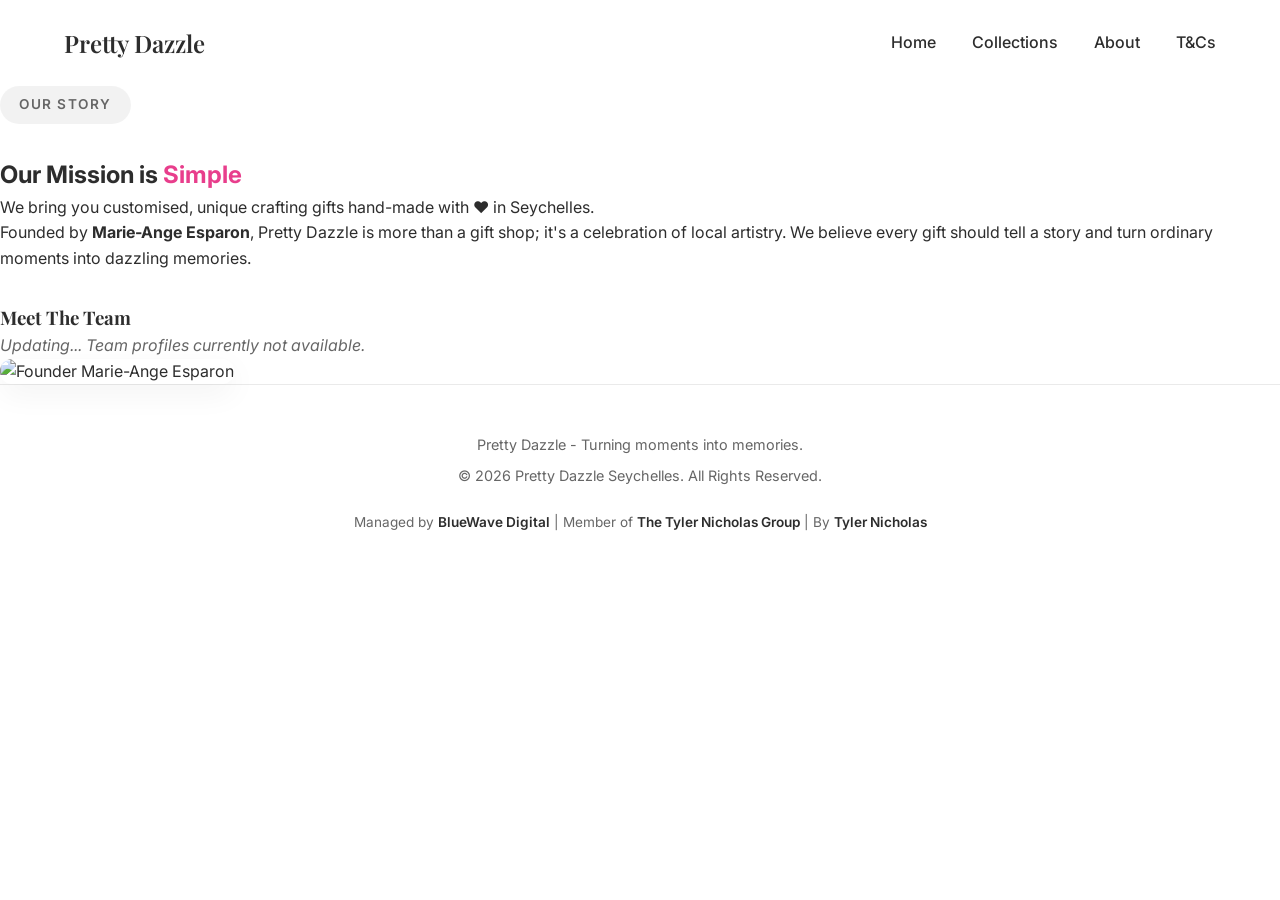
==== about/index.html @ 32bbd888 "Create index.html" ====
<!DOCTYPE html>
<html lang="en">
<head>
    <meta charset="UTF-8">
    <meta name="viewport" content="width=device-width, initial-scale=1.0">
    <title>About Us | Pretty Dazzle</title>
    <link rel="preconnect" href="https://fonts.googleapis.com">
    <link rel="preconnect" href="https://fonts.gstatic.com" crossorigin>
    <link href="https://fonts.googleapis.com/css2?family=Dancing+Script:wght@700&family=Inter:wght@400;500;600&family=Playfair+Display:ital,wght@0,600;1,600&display=swap" rel="stylesheet">
    <link rel="stylesheet" href="../style.css">
</head>
<body>

    <nav class="navbar">
        <a href="../" class="logo" style="text-decoration: none;">Pretty Dazzle</a>
        <div class="nav-links">
            <a href="../">Home</a>
            <a href="../collections/">Collections</a>
            <a href="#" class="active">About</a>
            <a href="../terms/">T&Cs</a>
        </div>
    </nav>

    <section class="page-container">
        <div class="about-grid">
            <div class="about-text">
                <span class="badge">OUR STORY</span>
                <h1>Our Mission is <span class="cursive" style="color: var(--pink-primary);">Simple</span></h1>
                <p class="lead-text">We bring you customised, unique crafting gifts hand-made with ❤️ in Seychelles.</p>
                <p>Founded by <strong>Marie-Ange Esparon</strong>, Pretty Dazzle is more than a gift shop; it's a celebration of local artistry. We believe every gift should tell a story and turn ordinary moments into dazzling memories.</p>
                
                <h3 style="margin-top: 2rem; font-family: var(--font-heading);">Meet The Team</h3>
                <p style="color: var(--text-gray); font-style: italic;">Updating... Team profiles currently not available.</p>
            </div>
            <div class="about-image">
                <img src="https://placehold.co/600x600/fdf2f7/e83e8c?text=Marie-Ange+Image" alt="Founder Marie-Ange Esparon" style="width: 100%; border-radius: 12px; box-shadow: 0 10px 30px rgba(0,0,0,0.05);">
            </div>
        </div>
    </section>

    <footer>
        <div class="footer-content">
            <p>Pretty Dazzle - Turning moments into memories.</p>
            <p>&copy; 2026 Pretty Dazzle Seychelles. All Rights Reserved.</p>
            <div class="group-links">
                Managed by <a href="#" target="_blank">BlueWave Digital</a> | 
                Member of <a href="#" target="_blank">The Tyler Nicholas Group</a> | 
                By <a href="#" target="_blank">Tyler Nicholas</a>
            </div>
        </div>
    </footer>

</body>
</html>
---- style.css ----
/* --- Variables & Setup --- */
:root {
    --pink-primary: #e83e8c; /* Matches the vibrant pink in your screenshot */
    --pink-light: #fdf2f7;
    --text-dark: #2d2d2d;
    --text-gray: #666666;
    --bg-white: #ffffff;
    
    --font-heading: 'Playfair Display', serif;
    --font-cursive: 'Dancing Script', cursive;
    --font-ui: 'Inter', sans-serif;
}

* {
    margin: 0;
    padding: 0;
    box-sizing: border-box;
}

body {
    font-family: var(--font-ui);
    color: var(--text-dark);
    background-color: var(--bg-white);
    line-height: 1.6;
}

/* --- Loading Screen --- */
#loader {
    position: fixed;
    top: 0;
    left: 0;
    width: 100vw;
    height: 100vh;
    background-color: var(--bg-white);
    display: flex;
    justify-content: center;
    align-items: center;
    z-index: 9999;
    transition: opacity 0.5s ease, visibility 0.5s ease;
}

#loader.fade-out {
    opacity: 0;
    visibility: hidden;
}

.heart-pulse {
    font-size: 4rem;
    animation: pulse 1s infinite alternate;
}

@keyframes pulse {
    0% { transform: scale(1); }
    100% { transform: scale(1.2); }
}

/* --- Navigation --- */
.navbar {
    display: flex;
    justify-content: space-between;
    align-items: center;
    padding: 1.5rem 5%;
    background-color: var(--bg-white);
}

.logo {
    font-family: var(--font-heading);
    font-size: 1.5rem;
    font-weight: 600;
    color: var(--text-dark);
}

.nav-links a {
    text-decoration: none;
    color: var(--text-dark);
    margin-left: 2rem;
    font-weight: 500;
    transition: color 0.3s ease;
}

.nav-links a:hover {
    color: var(--pink-primary);
}

/* --- Hero Section (Screenshot Match) --- */
.hero {
    display: flex;
    justify-content: center;
    align-items: center;
    text-align: center;
    padding: 6rem 5%;
    background-color: var(--pink-light); /* Soft background to make white buttons pop */
    min-height: 80vh;
}

.hero-content {
    max-width: 800px;
}

.badge {
    display: inline-block;
    background-color: rgba(0, 0, 0, 0.05);
    color: var(--text-gray);
    font-size: 0.85rem;
    font-weight: 600;
    letter-spacing: 1.5px;
    padding: 0.5rem 1.2rem;
    border-radius: 50px;
    margin-bottom: 2rem;
}

.hero h1 {
    font-family: var(--font-heading);
    font-size: 4.5rem;
    line-height: 1.1;
    margin-bottom: 1.5rem;
    color: var(--text-dark);
}

.hero h1 .cursive {
    font-family: var(--font-cursive);
    color: var(--pink-primary);
    font-size: 5.5rem;
    font-weight: 700;
    padding: 0 0.5rem;
}

.subtitle {
    font-size: 1.25rem;
    color: var(--text-gray);
    margin-bottom: 3rem;
}

/* --- Buttons --- */
.button-group {
    display: flex;
    justify-content: center;
    gap: 1.5rem;
}

.btn {
    display: inline-block;
    padding: 1rem 2.5rem;
    font-size: 1rem;
    font-weight: 600;
    text-decoration: none;
    border-radius: 50px;
    transition: transform 0.2s ease, box-shadow 0.2s ease;
}

.btn:hover {
    transform: translateY(-2px);
    box-shadow: 0 4px 12px rgba(0,0,0,0.1);
}

.btn-primary {
    background-color: var(--pink-primary);
    color: var(--bg-white);
    border: 2px solid var(--pink-primary);
}

.btn-secondary {
    background-color: var(--bg-white);
    color: var(--text-dark);
    border: 2px solid var(--bg-white);
}

.btn-small {
    padding: 0.5rem 1.5rem;
    font-size: 0.9rem;
}

/* --- Cookie Banner --- */
.cookie-banner {
    position: fixed;
    bottom: 20px;
    left: 50%;
    transform: translateX(-50%);
    background-color: var(--bg-white);
    border: 1px solid #eaeaea;
    box-shadow: 0 10px 30px rgba(0,0,0,0.1);
    padding: 1rem 2rem;
    border-radius: 12px;
    display: flex;
    align-items: center;
    gap: 2rem;
    z-index: 1000;
    transition: opacity 0.4s ease, transform 0.4s ease;
}

.cookie-banner.hidden {
    opacity: 0;
    pointer-events: none;
    transform: translate(-50%, 20px);
}

.cookie-banner p {
    font-size: 0.9rem;
    margin: 0;
}

.cookie-banner a {
    color: var(--pink-primary);
    text-decoration: underline;
}

/* --- Footer --- */
footer {
    text-align: center;
    padding: 3rem 5%;
    background-color: var(--bg-white);
    border-top: 1px solid #eaeaea;
}

footer p {
    color: var(--text-gray);
    font-size: 0.9rem;
    margin-bottom: 0.5rem;
}

.group-links {
    margin-top: 1.5rem;
    font-size: 0.85rem;
    color: var(--text-gray);
}

.group-links a {
    color: var(--text-dark);
    text-decoration: none;
    font-weight: 600;
}

.group-links a:hover {
    color: var(--pink-primary);
}

/* --- Responsive Design --- */
@media (max-width: 768px) {
    .hero h1 { font-size: 3rem; }
    .hero h1 .cursive { font-size: 3.5rem; }
    .button-group { flex-direction: column; }
    .nav-links { display: none; /* Add a hamburger menu later! */ }
    .cookie-banner { flex-direction: column; width: 90%; gap: 1rem; text-align: center; }
}
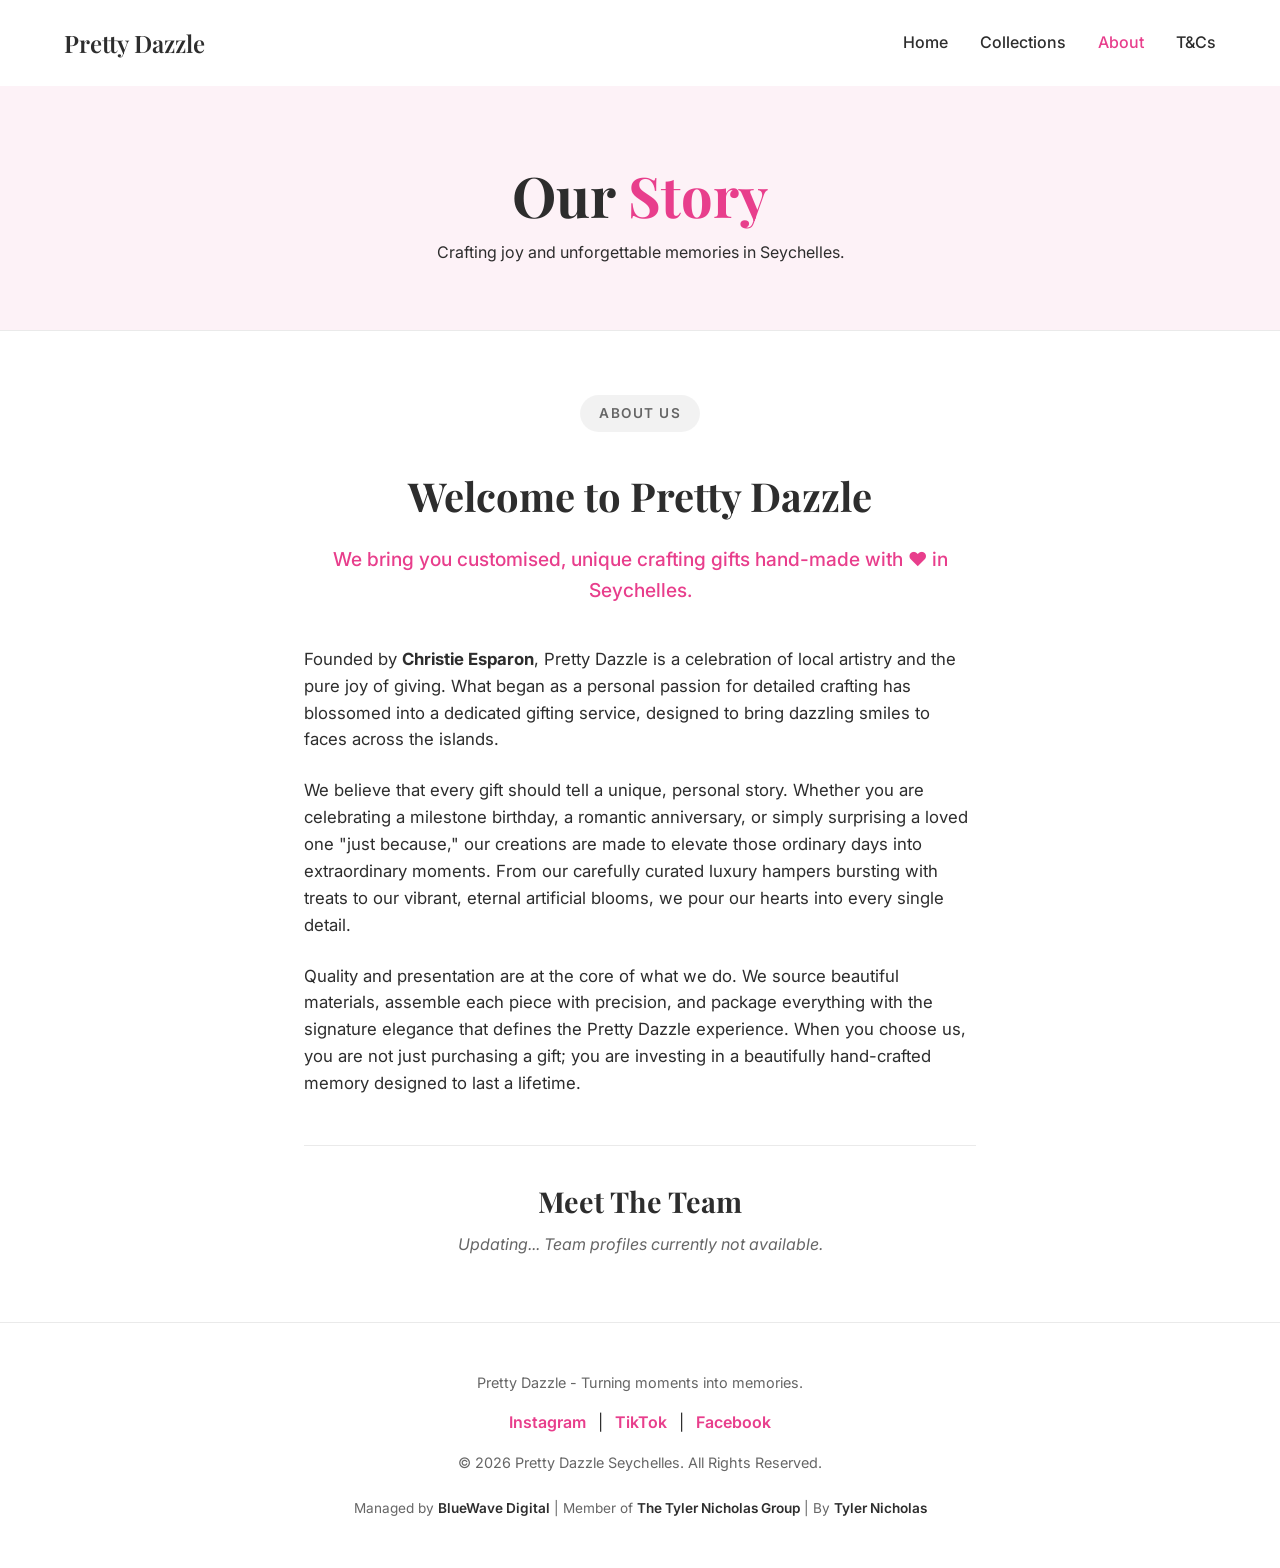
==== commit caf6eca1: "Update index.html" ====
--- a/about/index.html
+++ b/about/index.html
@@ -12,7 +12,12 @@
 <body>
 
     <nav class="navbar">
-        <a href="../" class="logo" style="text-decoration: none;">Pretty Dazzle</a>
+        <a href="../" class="logo">Pretty Dazzle</a>
+        <div class="hamburger" id="hamburger">
+            <span></span>
+            <span></span>
+            <span></span>
+        </div>
         <div class="nav-links">
             <a href="../">Home</a>
             <a href="../collections/">Collections</a>
@@ -21,34 +26,58 @@
         </div>
     </nav>
 
-    <section class="page-container">
-        <div class="about-grid">
-            <div class="about-text">
-                <span class="badge">OUR STORY</span>
-                <h1>Our Mission is <span class="cursive" style="color: var(--pink-primary);">Simple</span></h1>
-                <p class="lead-text">We bring you customised, unique crafting gifts hand-made with ❤️ in Seychelles.</p>
-                <p>Founded by <strong>Marie-Ange Esparon</strong>, Pretty Dazzle is more than a gift shop; it's a celebration of local artistry. We believe every gift should tell a story and turn ordinary moments into dazzling memories.</p>
-                
-                <h3 style="margin-top: 2rem; font-family: var(--font-heading);">Meet The Team</h3>
-                <p style="color: var(--text-gray); font-style: italic;">Updating... Team profiles currently not available.</p>
-            </div>
-            <div class="about-image">
-                <img src="https://placehold.co/600x600/fdf2f7/e83e8c?text=Marie-Ange+Image" alt="Founder Marie-Ange Esparon" style="width: 100%; border-radius: 12px; box-shadow: 0 10px 30px rgba(0,0,0,0.05);">
-            </div>
+    <header class="page-header" style="background-color: var(--pink-light);">
+        <h1>Our <span class="cursive" style="color: var(--pink-primary);">Story</span></h1>
+        <p>Crafting joy and unforgettable memories in Seychelles.</p>
+    </header>
+
+    <section class="page-container" style="max-width: 800px; text-align: center;">
+        <span class="badge">ABOUT US</span>
+        <h2 style="font-family: var(--font-heading); font-size: 2.5rem; margin-bottom: 1rem; color: var(--text-dark);">Welcome to Pretty Dazzle</h2>
+        <p class="lead-text" style="margin-bottom: 2.5rem;">We bring you customised, unique crafting gifts hand-made with ❤️ in Seychelles.</p>
+        
+        <div style="text-align: left; font-size: 1.05rem; color: var(--text-dark);">
+            <p style="margin-bottom: 1.5rem;">Founded by <strong>Christie Esparon</strong>, Pretty Dazzle is a celebration of local artistry and the pure joy of giving. What began as a personal passion for detailed crafting has blossomed into a dedicated gifting service, designed to bring dazzling smiles to faces across the islands.</p>
+            
+            <p style="margin-bottom: 1.5rem;">We believe that every gift should tell a unique, personal story. Whether you are celebrating a milestone birthday, a romantic anniversary, or simply surprising a loved one "just because," our creations are made to elevate those ordinary days into extraordinary moments. From our carefully curated luxury hampers bursting with treats to our vibrant, eternal artificial blooms, we pour our hearts into every single detail.</p>
+            
+            <p style="margin-bottom: 2rem;">Quality and presentation are at the core of what we do. We source beautiful materials, assemble each piece with precision, and package everything with the signature elegance that defines the Pretty Dazzle experience. When you choose us, you are not just purchasing a gift; you are investing in a beautifully hand-crafted memory designed to last a lifetime.</p>
+        </div>
+        
+        <div style="border-top: 1px solid #eaeaea; padding-top: 2rem; margin-top: 3rem;">
+            <h3 style="font-family: var(--font-heading); font-size: 1.8rem; color: var(--text-dark);">Meet The Team</h3>
+            <p style="color: var(--text-gray); font-style: italic; margin-top: 0.5rem;">Updating... Team profiles currently not available.</p>
         </div>
     </section>
 
     <footer>
         <div class="footer-content">
             <p>Pretty Dazzle - Turning moments into memories.</p>
+            <div class="social-links" style="margin: 1rem 0;">
+                <a href="https://www.instagram.com/prettydazzled?utm_source=qr&igsh=MWRlY29wcWdhY3d3eQ==" target="_blank">Instagram</a> | 
+                <a href="https://www.tiktok.com/@pretty_dazzled?_r=1&_t=ZS-93tGPsqaVnR" target="_blank">TikTok</a> |
+                <a href="https://www.facebook.com/share/1DMy9XTiXC/" target="_blank">Facebook</a>
+            </div>
             <p>&copy; 2026 Pretty Dazzle Seychelles. All Rights Reserved.</p>
             <div class="group-links">
-                Managed by <a href="#" target="_blank">BlueWave Digital</a> | 
-                Member of <a href="#" target="_blank">The Tyler Nicholas Group</a> | 
-                By <a href="#" target="_blank">Tyler Nicholas</a>
+                Managed by <a href="https://bluewave-digital.tylernicholasgroup.com" target="_blank">BlueWave Digital</a> | 
+                Member of <a href="https://tylernicholasgroup.com" target="_blank">The Tyler Nicholas Group</a> | 
+                By <a href="https://tyler.tylernicholasgroup.com" target="_blank">Tyler Nicholas</a>
             </div>
         </div>
     </footer>
 
+    <script>
+        document.addEventListener("DOMContentLoaded", function() {
+            const hamburger = document.getElementById('hamburger');
+            const navLinks = document.querySelector('.nav-links');
+            if (hamburger) {
+                hamburger.addEventListener('click', () => {
+                    navLinks.classList.toggle('nav-active');
+                    hamburger.classList.toggle('toggle');
+                });
+            }
+        });
+    </script>
 </body>
 </html>
--- a/style.css
+++ b/style.css
@@ -1,6 +1,6 @@
 /* --- Variables & Setup --- */
 :root {
-    --pink-primary: #e83e8c; /* Matches the vibrant pink in your screenshot */
+    --pink-primary: #e83e8c;
     --pink-light: #fdf2f7;
     --text-dark: #2d2d2d;
     --text-gray: #666666;
@@ -22,6 +22,7 @@
     color: var(--text-dark);
     background-color: var(--bg-white);
     line-height: 1.6;
+    overflow-x: hidden;
 }
 
 /* --- Loading Screen --- */
@@ -54,13 +55,15 @@
     100% { transform: scale(1.2); }
 }
 
-/* --- Navigation --- */
+/* --- Navigation & Mobile Menu --- */
 .navbar {
     display: flex;
     justify-content: space-between;
     align-items: center;
     padding: 1.5rem 5%;
     background-color: var(--bg-white);
+    position: relative;
+    z-index: 1002;
 }
 
 .logo {
@@ -68,6 +71,11 @@
     font-size: 1.5rem;
     font-weight: 600;
     color: var(--text-dark);
+    text-decoration: none;
+}
+
+.nav-links {
+    display: flex;
 }
 
 .nav-links a {
@@ -78,18 +86,34 @@
     transition: color 0.3s ease;
 }
 
-.nav-links a:hover {
+.nav-links a:hover, .nav-links a.active {
     color: var(--pink-primary);
 }
 
-/* --- Hero Section (Screenshot Match) --- */
+.hamburger {
+    display: none;
+    flex-direction: column;
+    cursor: pointer;
+    gap: 6px;
+    z-index: 1003;
+}
+
+.hamburger span {
+    width: 30px;
+    height: 3px;
+    background-color: var(--text-dark);
+    border-radius: 5px;
+    transition: all 0.3s ease;
+}
+
+/* --- Hero Section --- */
 .hero {
     display: flex;
     justify-content: center;
     align-items: center;
     text-align: center;
     padding: 6rem 5%;
-    background-color: var(--pink-light); /* Soft background to make white buttons pop */
+    background-color: var(--pink-light);
     min-height: 80vh;
 }
 
@@ -165,11 +189,6 @@
     border: 2px solid var(--bg-white);
 }
 
-.btn-small {
-    padding: 0.5rem 1.5rem;
-    font-size: 0.9rem;
-}
-
 /* --- Cookie Banner --- */
 .cookie-banner {
     position: fixed;
@@ -194,14 +213,111 @@
     transform: translate(-50%, 20px);
 }
 
-.cookie-banner p {
+.cookie-banner p { font-size: 0.9rem; margin: 0; }
+.cookie-banner a { color: var(--pink-primary); text-decoration: underline; }
+
+/* --- Inner Page Layouts --- */
+.page-header {
+    text-align: center;
+    padding: 4rem 5%;
+    background-color: var(--bg-white);
+    border-bottom: 1px solid #eaeaea;
+}
+
+.page-header h1 {
+    font-family: var(--font-heading);
+    font-size: 3.5rem;
+    color: var(--text-dark);
+}
+
+.page-container {
+    max-width: 1200px;
+    margin: 0 auto;
+    padding: 4rem 5%;
+}
+
+/* About Grid */
+.about-grid {
+    display: grid;
+    grid-template-columns: 1fr 1fr;
+    gap: 4rem;
+    align-items: center;
+}
+
+.lead-text {
+    font-size: 1.2rem;
+    font-weight: 500;
+    color: var(--pink-primary);
+    margin-bottom: 1rem;
+}
+
+/* Collections Grid */
+.collection-grid {
+    display: grid;
+    grid-template-columns: repeat(auto-fit, minmax(300px, 1fr));
+    gap: 2rem;
+}
+
+.collection-card {
+    display: block;
+    text-decoration: none;
+    background: var(--bg-white);
+    border-radius: 12px;
+    overflow: hidden;
+    border: 1px solid #eaeaea;
+    transition: transform 0.3s ease, box-shadow 0.3s ease;
+}
+
+.collection-card:hover {
+    transform: translateY(-5px);
+    box-shadow: 0 15px 30px rgba(0,0,0,0.08);
+}
+
+.collection-card img {
+    width: 100%;
+    height: 250px;
+    object-fit: cover;
+    border-bottom: 3px solid var(--pink-primary);
+}
+
+.card-content {
+    padding: 1.5rem;
+    text-align: center;
+}
+
+.card-content h3 {
+    font-family: var(--font-heading);
+    color: var(--text-dark);
+    margin-bottom: 0.5rem;
+}
+
+.card-content p {
+    color: var(--text-gray);
     font-size: 0.9rem;
-    margin: 0;
-}
-
-.cookie-banner a {
-    color: var(--pink-primary);
-    text-decoration: underline;
+}
+
+/* Terms Layout */
+.terms-container { max-width: 800px; }
+
+.term-block {
+    margin-bottom: 2.5rem;
+    background: var(--pink-light);
+    padding: 2rem;
+    border-radius: 12px;
+    border-left: 5px solid var(--pink-primary);
+}
+
+.term-block h3 {
+    font-family: var(--font-heading);
+    color: var(--text-dark);
+    margin-bottom: 1rem;
+    font-size: 1.5rem;
+}
+
+.term-block ul {
+    list-style-type: disc;
+    padding-left: 1.5rem;
+    color: var(--text-gray);
 }
 
 /* --- Footer --- */
@@ -218,6 +334,13 @@
     margin-bottom: 0.5rem;
 }
 
+.social-links a {
+    color: var(--pink-primary);
+    text-decoration: none;
+    margin: 0 0.5rem;
+    font-weight: 600;
+}
+
 .group-links {
     margin-top: 1.5rem;
     font-size: 0.85rem;
@@ -230,15 +353,39 @@
     font-weight: 600;
 }
 
-.group-links a:hover {
-    color: var(--pink-primary);
-}
-
-/* --- Responsive Design --- */
+.group-links a:hover { color: var(--pink-primary); }
+
+/* --- Responsive Adjustments & Mobile Menu --- */
 @media (max-width: 768px) {
+    .hamburger { display: flex; }
+    
+    .nav-links {
+        position: fixed;
+        top: 0;
+        right: -100%;
+        width: 70%;
+        height: 100vh;
+        background-color: var(--bg-white);
+        flex-direction: column;
+        justify-content: center;
+        align-items: center;
+        transition: right 0.4s ease;
+        box-shadow: -5px 0 15px rgba(0,0,0,0.1);
+        z-index: 1001;
+        gap: 2rem;
+    }
+
+    .nav-links.nav-active { right: 0; }
+    .nav-links a { margin: 0; font-size: 1.5rem; }
+
+    .hamburger.toggle span:nth-child(1) { transform: translateY(9px) rotate(45deg); background-color: var(--pink-primary); }
+    .hamburger.toggle span:nth-child(2) { opacity: 0; }
+    .hamburger.toggle span:nth-child(3) { transform: translateY(-9px) rotate(-45deg); background-color: var(--pink-primary); }
+
     .hero h1 { font-size: 3rem; }
     .hero h1 .cursive { font-size: 3.5rem; }
     .button-group { flex-direction: column; }
-    .nav-links { display: none; /* Add a hamburger menu later! */ }
     .cookie-banner { flex-direction: column; width: 90%; gap: 1rem; text-align: center; }
-}
+    .about-grid { grid-template-columns: 1fr; }
+    .page-header h1 { font-size: 2.5rem; }
+}
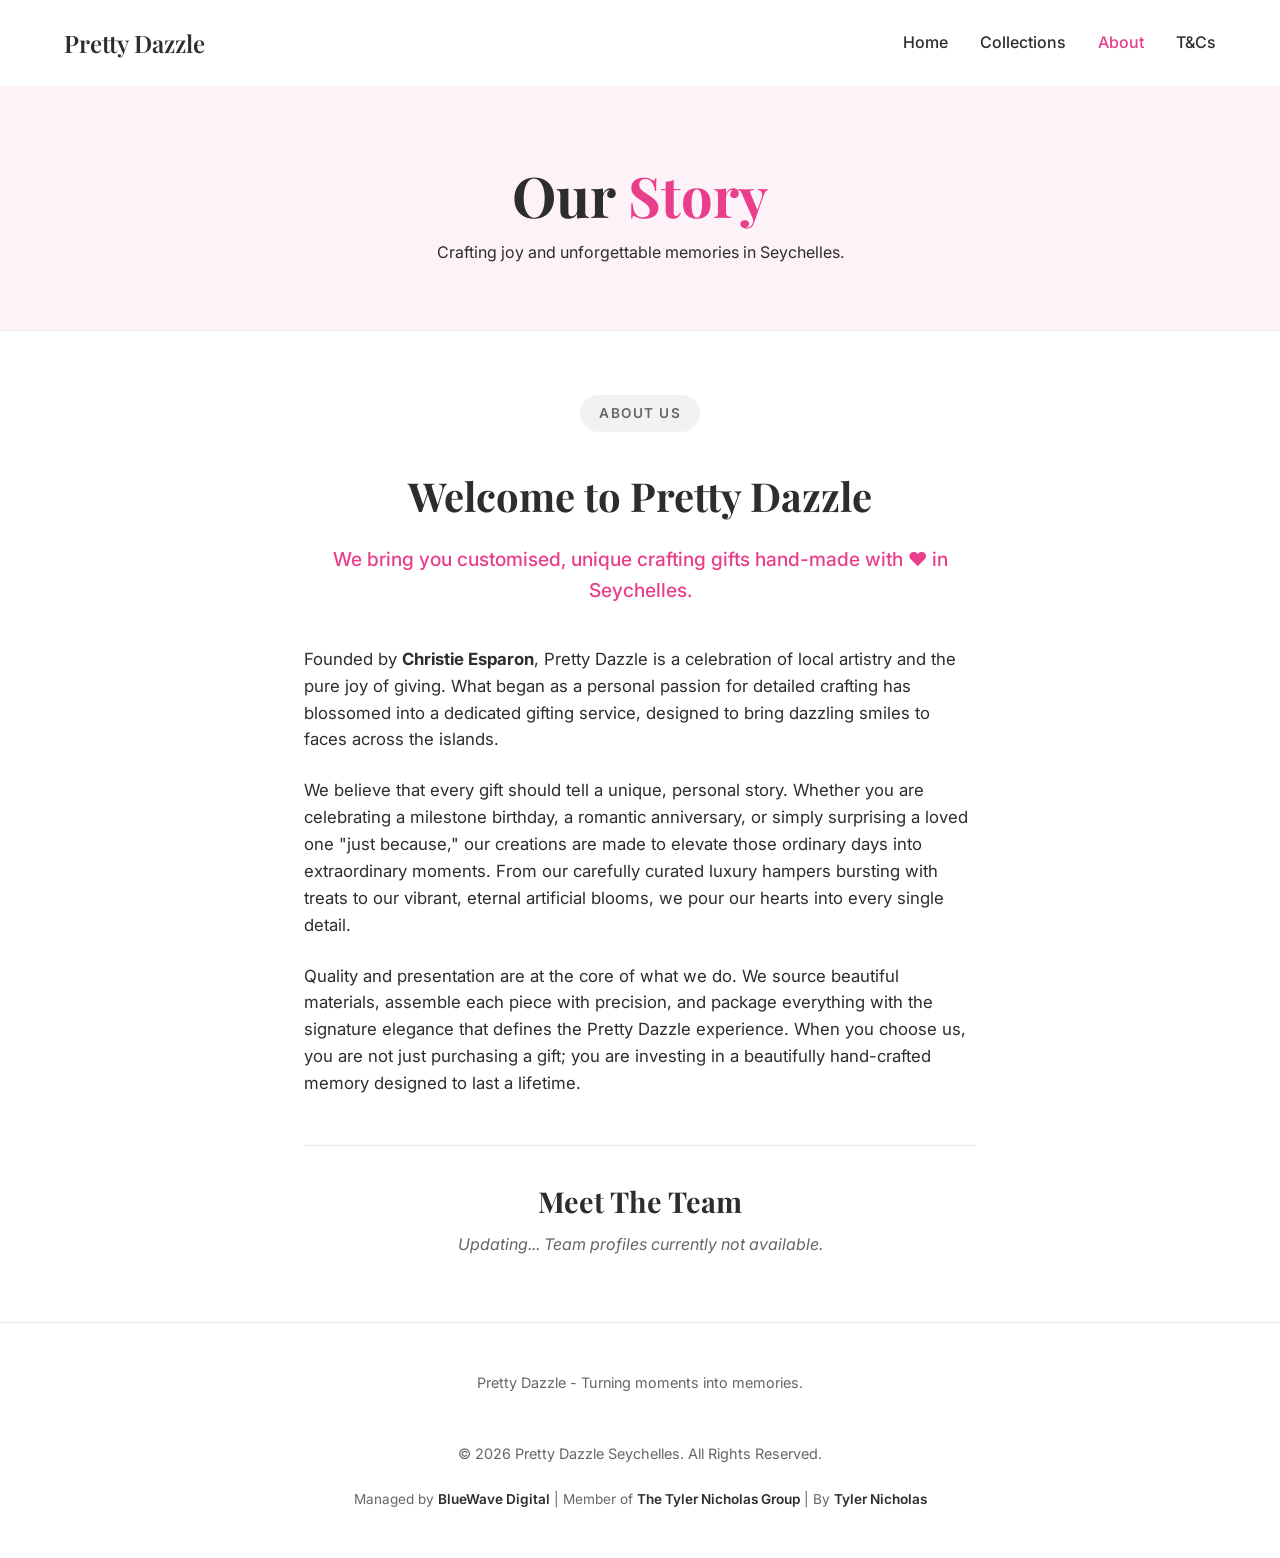
==== commit 79d8469e: "Update index.html" ====
--- a/about/index.html
+++ b/about/index.html
@@ -53,11 +53,22 @@
     <footer>
         <div class="footer-content">
             <p>Pretty Dazzle - Turning moments into memories.</p>
-            <div class="social-links" style="margin: 1rem 0;">
-                <a href="https://www.instagram.com/prettydazzled?utm_source=qr&igsh=MWRlY29wcWdhY3d3eQ==" target="_blank">Instagram</a> | 
-                <a href="https://www.tiktok.com/@pretty_dazzled?_r=1&_t=ZS-93tGPsqaVnR" target="_blank">TikTok</a> |
-                <a href="https://www.facebook.com/share/1DMy9XTiXC/" target="_blank">Facebook</a>
+            
+            <div class="social-links" style="margin: 1.5rem 0; display: flex; justify-content: center; gap: 1.5rem;">
+                <a href="https://www.instagram.com/prettydazzled?utm_source=qr&igsh=MWRlY29wcWdhY3d3eQ==" target="_blank" aria-label="Instagram">
+                    <i class="fa-brands fa-instagram"></i>
+                </a>
+                <a href="https://www.tiktok.com/@pretty_dazzled?_r=1&_t=ZS-93tGPsqaVnR" target="_blank" aria-label="TikTok">
+                    <i class="fa-brands fa-tiktok"></i>
+                </a>
+                <a href="https://www.facebook.com/share/1DMy9XTiXC/" target="_blank" aria-label="Facebook">
+                    <i class="fa-brands fa-facebook-f"></i>
+                </a>
+                <a href="https://wa.me/2482569697" target="_blank" aria-label="WhatsApp">
+                    <i class="fa-brands fa-whatsapp"></i>
+                </a>
             </div>
+
             <p>&copy; 2026 Pretty Dazzle Seychelles. All Rights Reserved.</p>
             <div class="group-links">
                 Managed by <a href="https://bluewave-digital.tylernicholasgroup.com" target="_blank">BlueWave Digital</a> | 
@@ -66,7 +77,6 @@
             </div>
         </div>
     </footer>
-
     <script>
         document.addEventListener("DOMContentLoaded", function() {
             const hamburger = document.getElementById('hamburger');
--- a/style.css
+++ b/style.css
@@ -389,3 +389,15 @@
     .about-grid { grid-template-columns: 1fr; }
     .page-header h1 { font-size: 2.5rem; }
 }
+/* --- Social Icons Update --- */
+.social-links a {
+    color: var(--pink-primary);
+    text-decoration: none;
+    font-size: 1.5rem; /* Adjusts the size of the icons */
+    transition: transform 0.3s ease, color 0.3s ease;
+}
+
+.social-links a:hover {
+    color: var(--text-dark); /* Changes color on hover */
+    transform: translateY(-3px); /* Gives a slight bounce effect */
+}
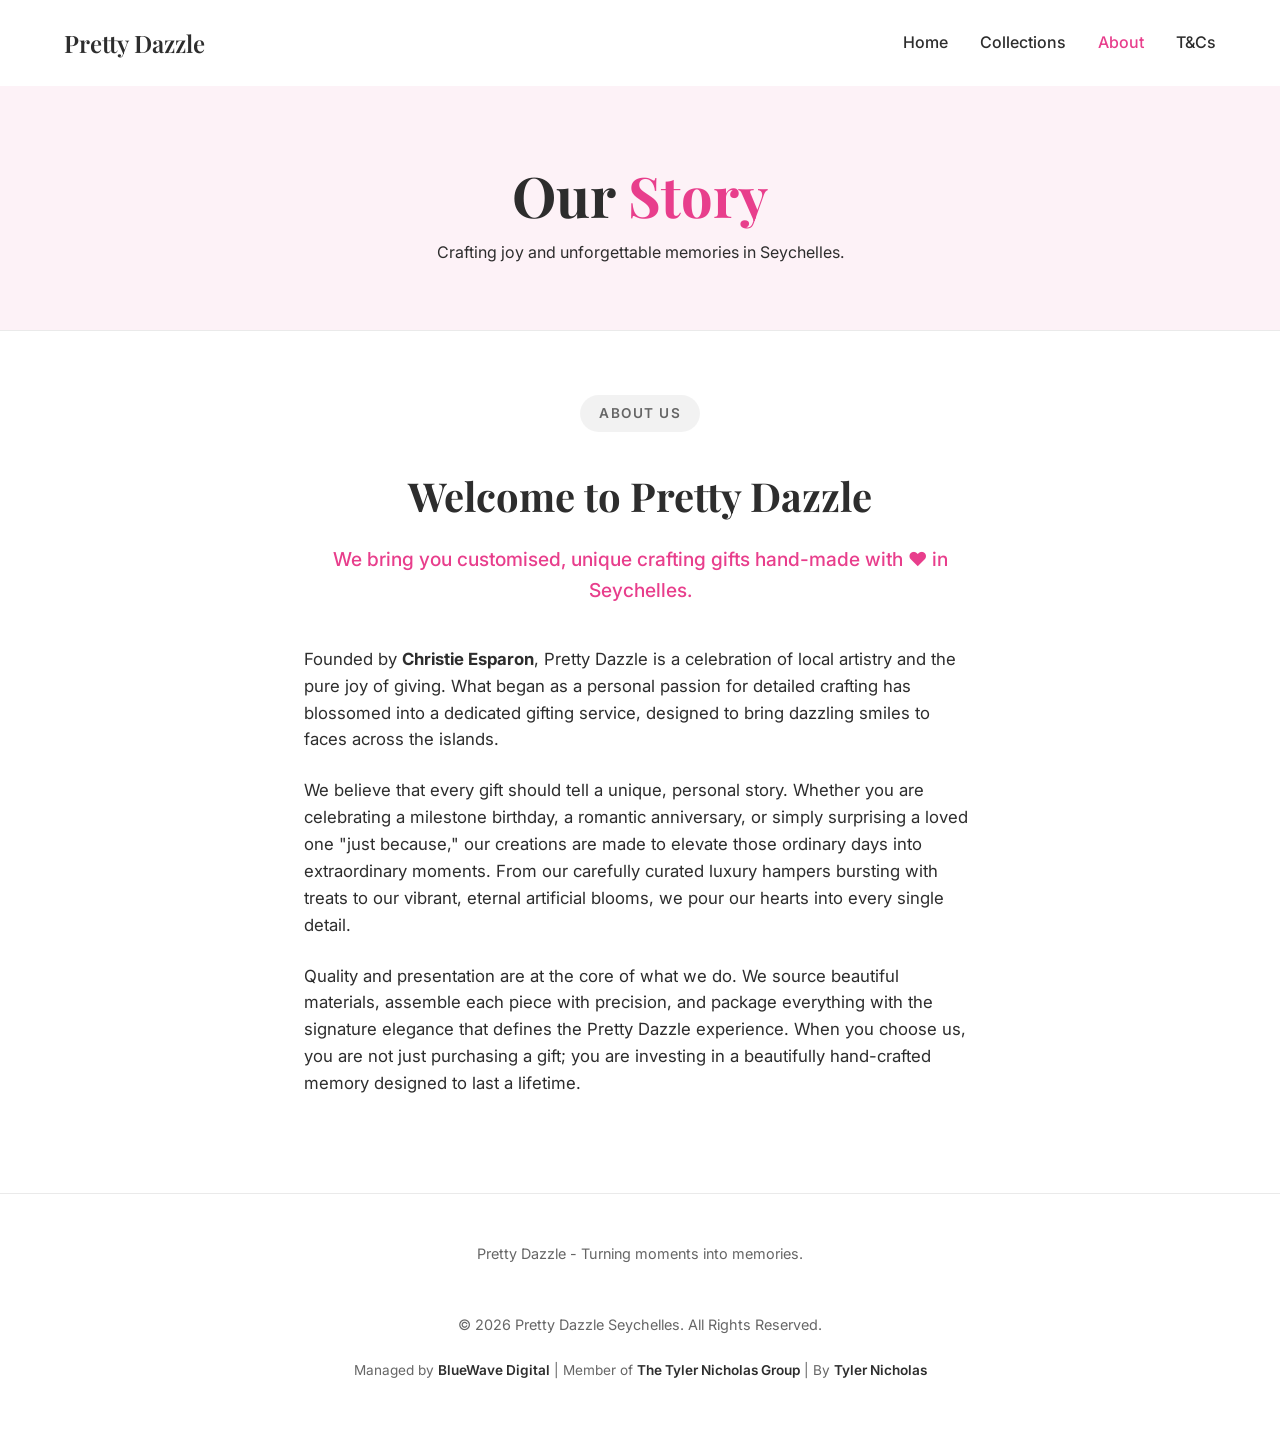
==== commit 83ce15ec: "Update index.html" ====
--- a/about/index.html
+++ b/about/index.html
@@ -43,11 +43,6 @@
             
             <p style="margin-bottom: 2rem;">Quality and presentation are at the core of what we do. We source beautiful materials, assemble each piece with precision, and package everything with the signature elegance that defines the Pretty Dazzle experience. When you choose us, you are not just purchasing a gift; you are investing in a beautifully hand-crafted memory designed to last a lifetime.</p>
         </div>
-        
-        <div style="border-top: 1px solid #eaeaea; padding-top: 2rem; margin-top: 3rem;">
-            <h3 style="font-family: var(--font-heading); font-size: 1.8rem; color: var(--text-dark);">Meet The Team</h3>
-            <p style="color: var(--text-gray); font-style: italic; margin-top: 0.5rem;">Updating... Team profiles currently not available.</p>
-        </div>
     </section>
 
     <footer>
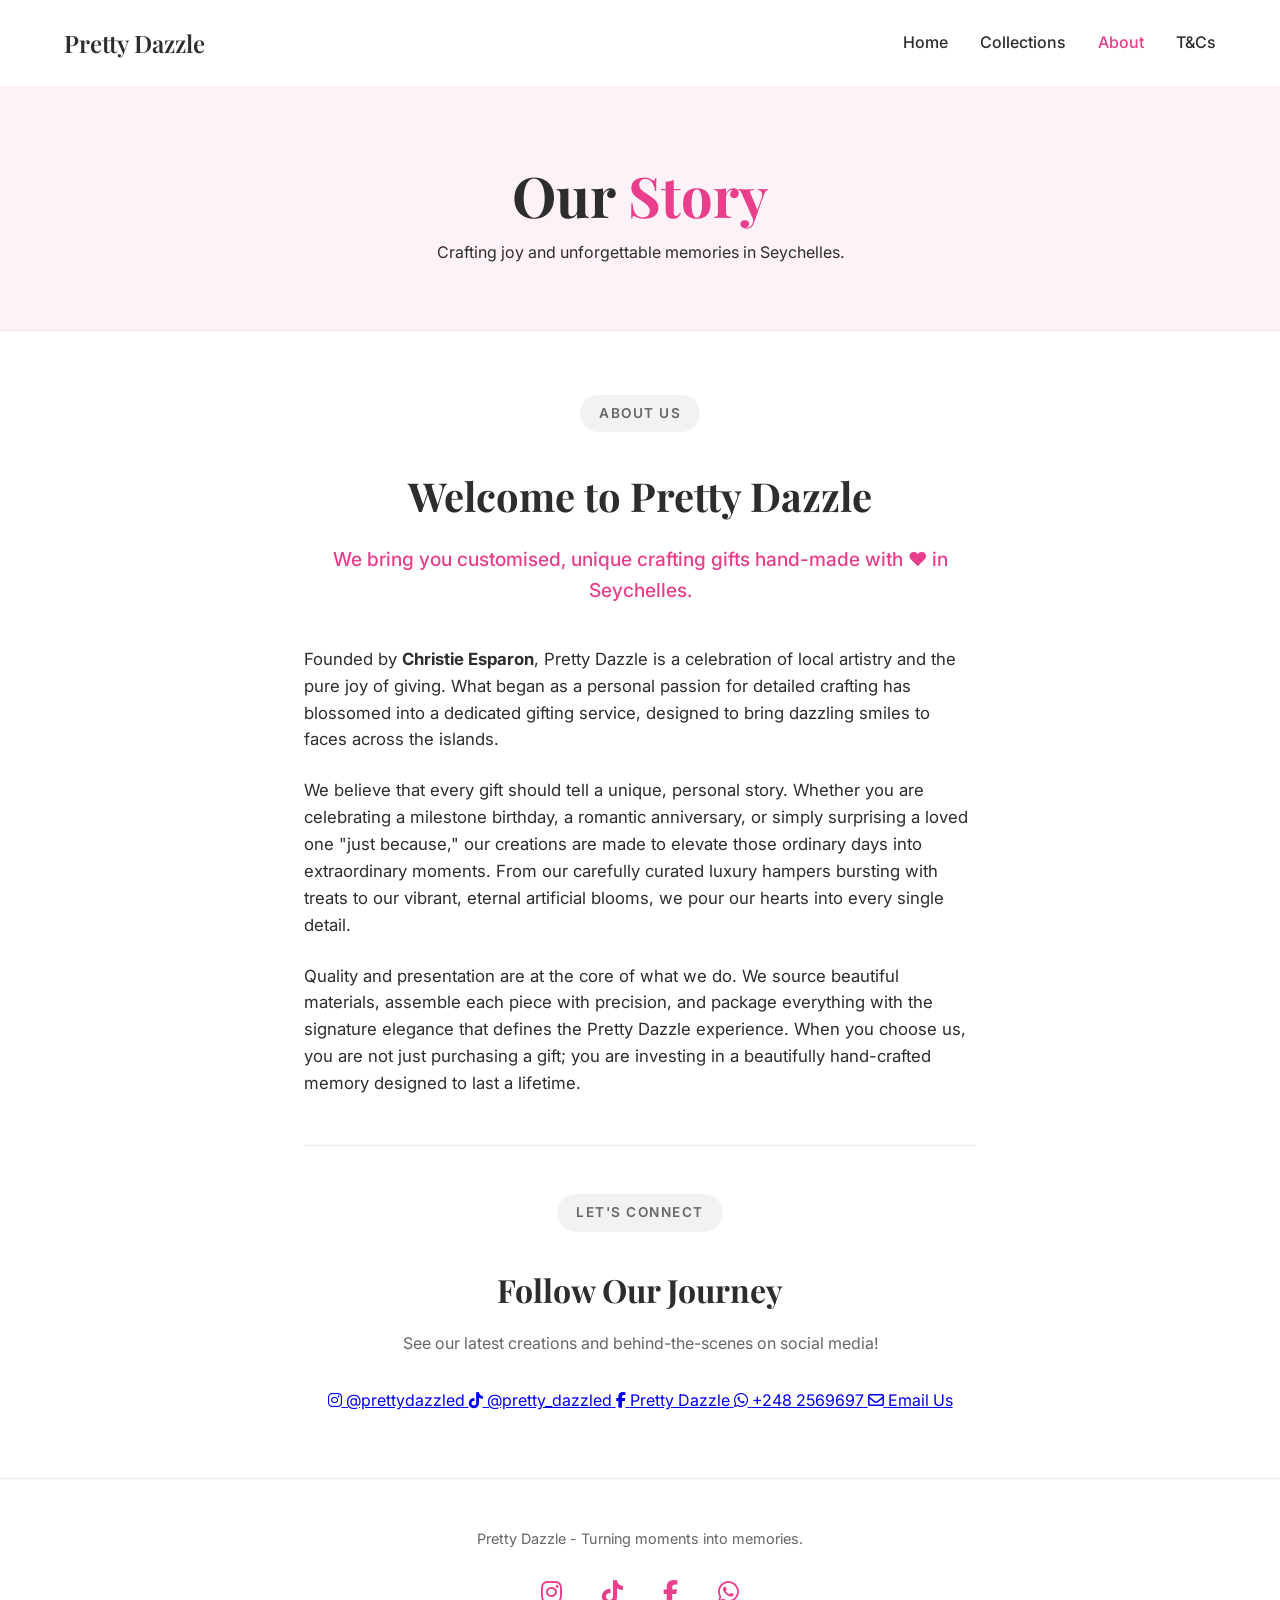
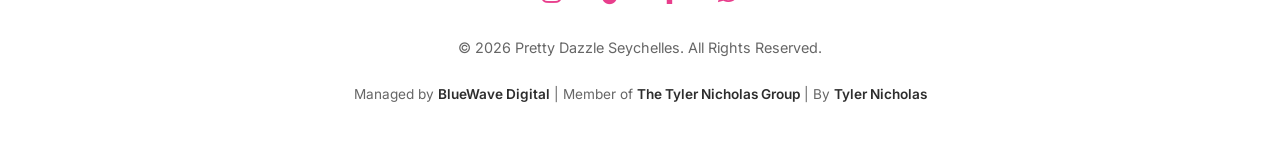
==== commit 328b33d4: "Update index.html" ====
--- a/about/index.html
+++ b/about/index.html
@@ -7,6 +7,7 @@
     <link rel="preconnect" href="https://fonts.googleapis.com">
     <link rel="preconnect" href="https://fonts.gstatic.com" crossorigin>
     <link href="https://fonts.googleapis.com/css2?family=Dancing+Script:wght@700&family=Inter:wght@400;500;600&family=Playfair+Display:ital,wght@0,600;1,600&display=swap" rel="stylesheet">
+    <link rel="stylesheet" href="https://cdnjs.cloudflare.com/ajax/libs/font-awesome/6.5.1/css/all.min.css">
     <link rel="stylesheet" href="../style.css">
 </head>
 <body>
@@ -43,27 +44,45 @@
             
             <p style="margin-bottom: 2rem;">Quality and presentation are at the core of what we do. We source beautiful materials, assemble each piece with precision, and package everything with the signature elegance that defines the Pretty Dazzle experience. When you choose us, you are not just purchasing a gift; you are investing in a beautifully hand-crafted memory designed to last a lifetime.</p>
         </div>
+        <div style="border-top: 1px solid #eaeaea; padding-top: 3rem; margin-top: 3rem; text-align: center;">
+            <span class="badge">LET'S CONNECT</span>
+            <h3 style="font-family: var(--font-heading); font-size: 2rem; color: var(--text-dark); margin-bottom: 1rem;">Follow Our Journey</h3>
+            <p style="color: var(--text-gray); margin-bottom: 2rem;">See our latest creations and behind-the-scenes on social media!</p>
+            
+            <div class="social-cards-container">
+                <a href="https://www.instagram.com/prettydazzled?utm_source=qr&igsh=MWRlY29wcWdhY3d3eQ==" target="_blank" class="social-card">
+                    <i class="fa-brands fa-instagram"></i>
+                    <span>@prettydazzled</span>
+                </a>
+                <a href="https://www.tiktok.com/@pretty_dazzled?_r=1&_t=ZS-93tGPsqaVnR" target="_blank" class="social-card">
+                    <i class="fa-brands fa-tiktok"></i>
+                    <span>@pretty_dazzled</span>
+                </a>
+                <a href="https://www.facebook.com/share/1DMy9XTiXC/" target="_blank" class="social-card">
+                    <i class="fa-brands fa-facebook-f"></i>
+                    <span>Pretty Dazzle</span>
+                </a>
+                <a href="https://wa.me/2482569697" target="_blank" class="social-card">
+                    <i class="fa-brands fa-whatsapp"></i>
+                    <span>+248 2569697</span>
+                </a>
+                <a href="mailto:marushaestra@gmail.com" class="social-card">
+                    <i class="fa-regular fa-envelope"></i>
+                    <span>Email Us</span>
+                </a>
+            </div>
+        </div>
     </section>
 
     <footer>
         <div class="footer-content">
             <p>Pretty Dazzle - Turning moments into memories.</p>
-            
             <div class="social-links" style="margin: 1.5rem 0; display: flex; justify-content: center; gap: 1.5rem;">
-                <a href="https://www.instagram.com/prettydazzled?utm_source=qr&igsh=MWRlY29wcWdhY3d3eQ==" target="_blank" aria-label="Instagram">
-                    <i class="fa-brands fa-instagram"></i>
-                </a>
-                <a href="https://www.tiktok.com/@pretty_dazzled?_r=1&_t=ZS-93tGPsqaVnR" target="_blank" aria-label="TikTok">
-                    <i class="fa-brands fa-tiktok"></i>
-                </a>
-                <a href="https://www.facebook.com/share/1DMy9XTiXC/" target="_blank" aria-label="Facebook">
-                    <i class="fa-brands fa-facebook-f"></i>
-                </a>
-                <a href="https://wa.me/2482569697" target="_blank" aria-label="WhatsApp">
-                    <i class="fa-brands fa-whatsapp"></i>
-                </a>
+                <a href="https://www.instagram.com/prettydazzled?utm_source=qr&igsh=MWRlY29wcWdhY3d3eQ==" target="_blank" aria-label="Instagram"><i class="fa-brands fa-instagram"></i></a>
+                <a href="https://www.tiktok.com/@pretty_dazzled?_r=1&_t=ZS-93tGPsqaVnR" target="_blank" aria-label="TikTok"><i class="fa-brands fa-tiktok"></i></a>
+                <a href="https://www.facebook.com/share/1DMy9XTiXC/" target="_blank" aria-label="Facebook"><i class="fa-brands fa-facebook-f"></i></a>
+                <a href="https://wa.me/2482569697" target="_blank" aria-label="WhatsApp"><i class="fa-brands fa-whatsapp"></i></a>
             </div>
-
             <p>&copy; 2026 Pretty Dazzle Seychelles. All Rights Reserved.</p>
             <div class="group-links">
                 Managed by <a href="https://bluewave-digital.tylernicholasgroup.com" target="_blank">BlueWave Digital</a> | 
@@ -72,6 +91,7 @@
             </div>
         </div>
     </footer>
+
     <script>
         document.addEventListener("DOMContentLoaded", function() {
             const hamburger = document.getElementById('hamburger');
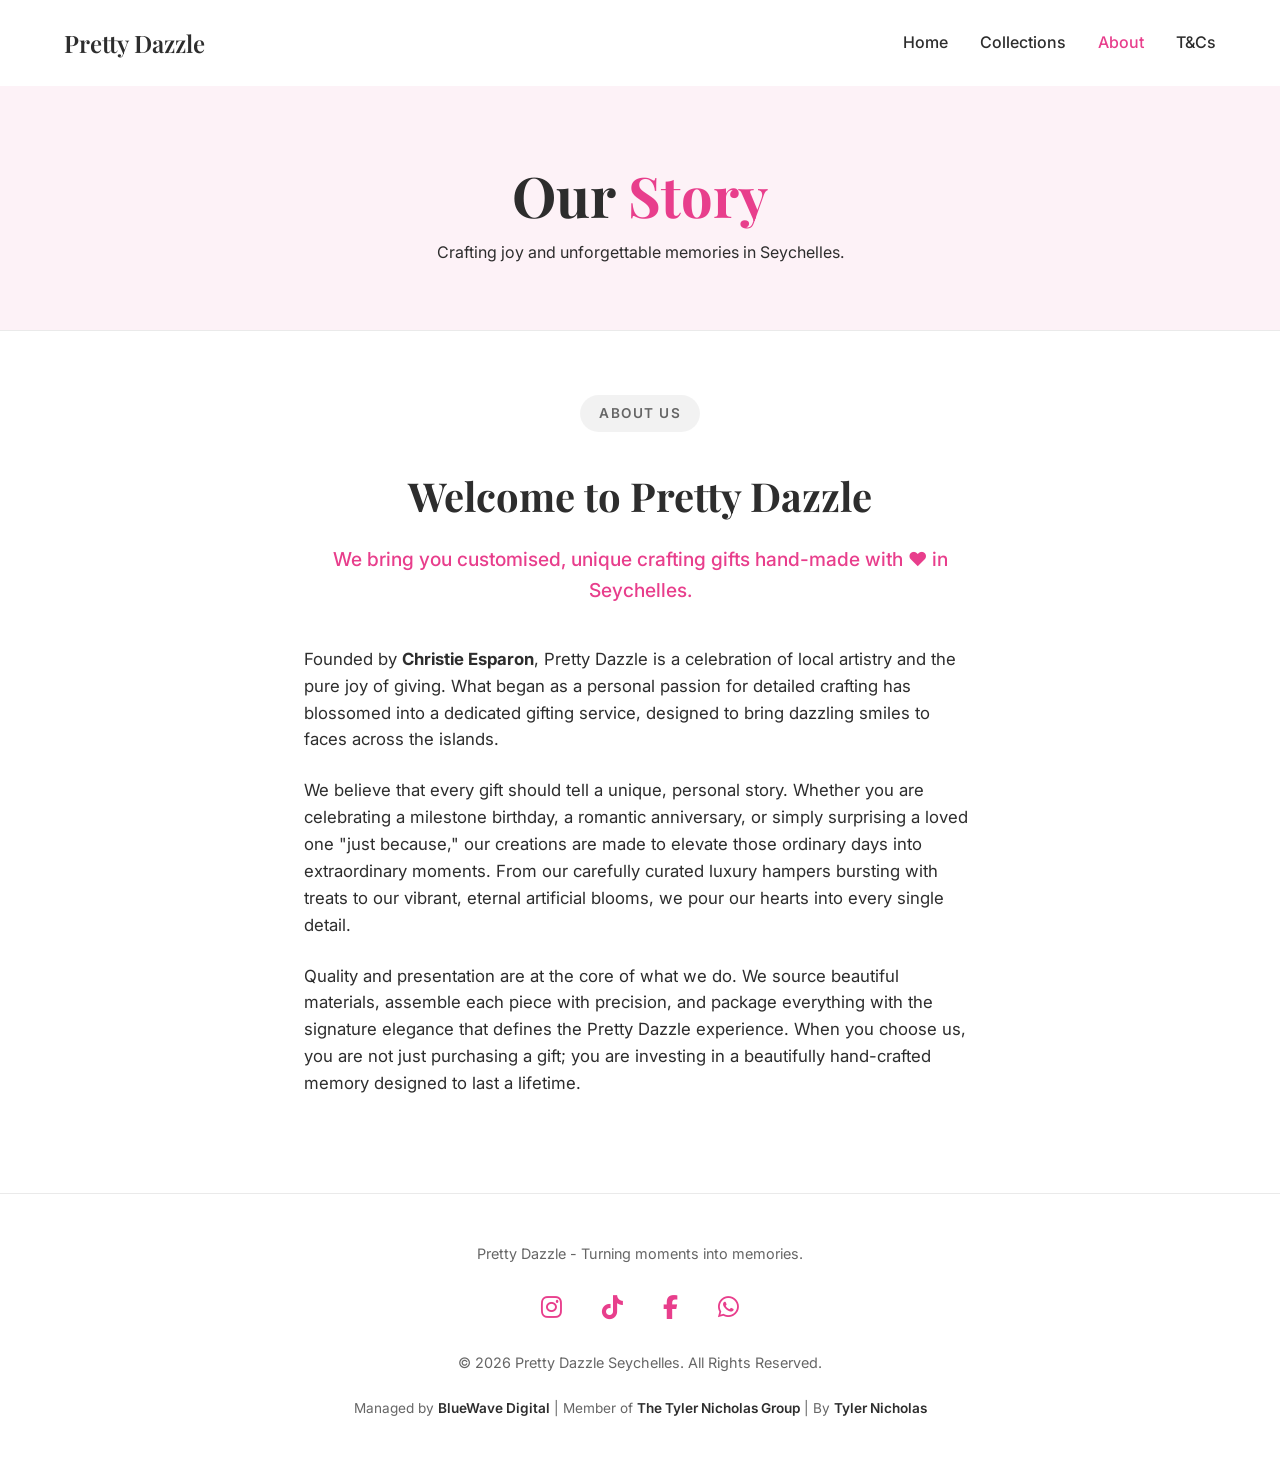
==== commit c6f677d8: "Update index.html" ====
--- a/about/index.html
+++ b/about/index.html
@@ -44,33 +44,6 @@
             
             <p style="margin-bottom: 2rem;">Quality and presentation are at the core of what we do. We source beautiful materials, assemble each piece with precision, and package everything with the signature elegance that defines the Pretty Dazzle experience. When you choose us, you are not just purchasing a gift; you are investing in a beautifully hand-crafted memory designed to last a lifetime.</p>
         </div>
-        <div style="border-top: 1px solid #eaeaea; padding-top: 3rem; margin-top: 3rem; text-align: center;">
-            <span class="badge">LET'S CONNECT</span>
-            <h3 style="font-family: var(--font-heading); font-size: 2rem; color: var(--text-dark); margin-bottom: 1rem;">Follow Our Journey</h3>
-            <p style="color: var(--text-gray); margin-bottom: 2rem;">See our latest creations and behind-the-scenes on social media!</p>
-            
-            <div class="social-cards-container">
-                <a href="https://www.instagram.com/prettydazzled?utm_source=qr&igsh=MWRlY29wcWdhY3d3eQ==" target="_blank" class="social-card">
-                    <i class="fa-brands fa-instagram"></i>
-                    <span>@prettydazzled</span>
-                </a>
-                <a href="https://www.tiktok.com/@pretty_dazzled?_r=1&_t=ZS-93tGPsqaVnR" target="_blank" class="social-card">
-                    <i class="fa-brands fa-tiktok"></i>
-                    <span>@pretty_dazzled</span>
-                </a>
-                <a href="https://www.facebook.com/share/1DMy9XTiXC/" target="_blank" class="social-card">
-                    <i class="fa-brands fa-facebook-f"></i>
-                    <span>Pretty Dazzle</span>
-                </a>
-                <a href="https://wa.me/2482569697" target="_blank" class="social-card">
-                    <i class="fa-brands fa-whatsapp"></i>
-                    <span>+248 2569697</span>
-                </a>
-                <a href="mailto:marushaestra@gmail.com" class="social-card">
-                    <i class="fa-regular fa-envelope"></i>
-                    <span>Email Us</span>
-                </a>
-            </div>
         </div>
     </section>
 
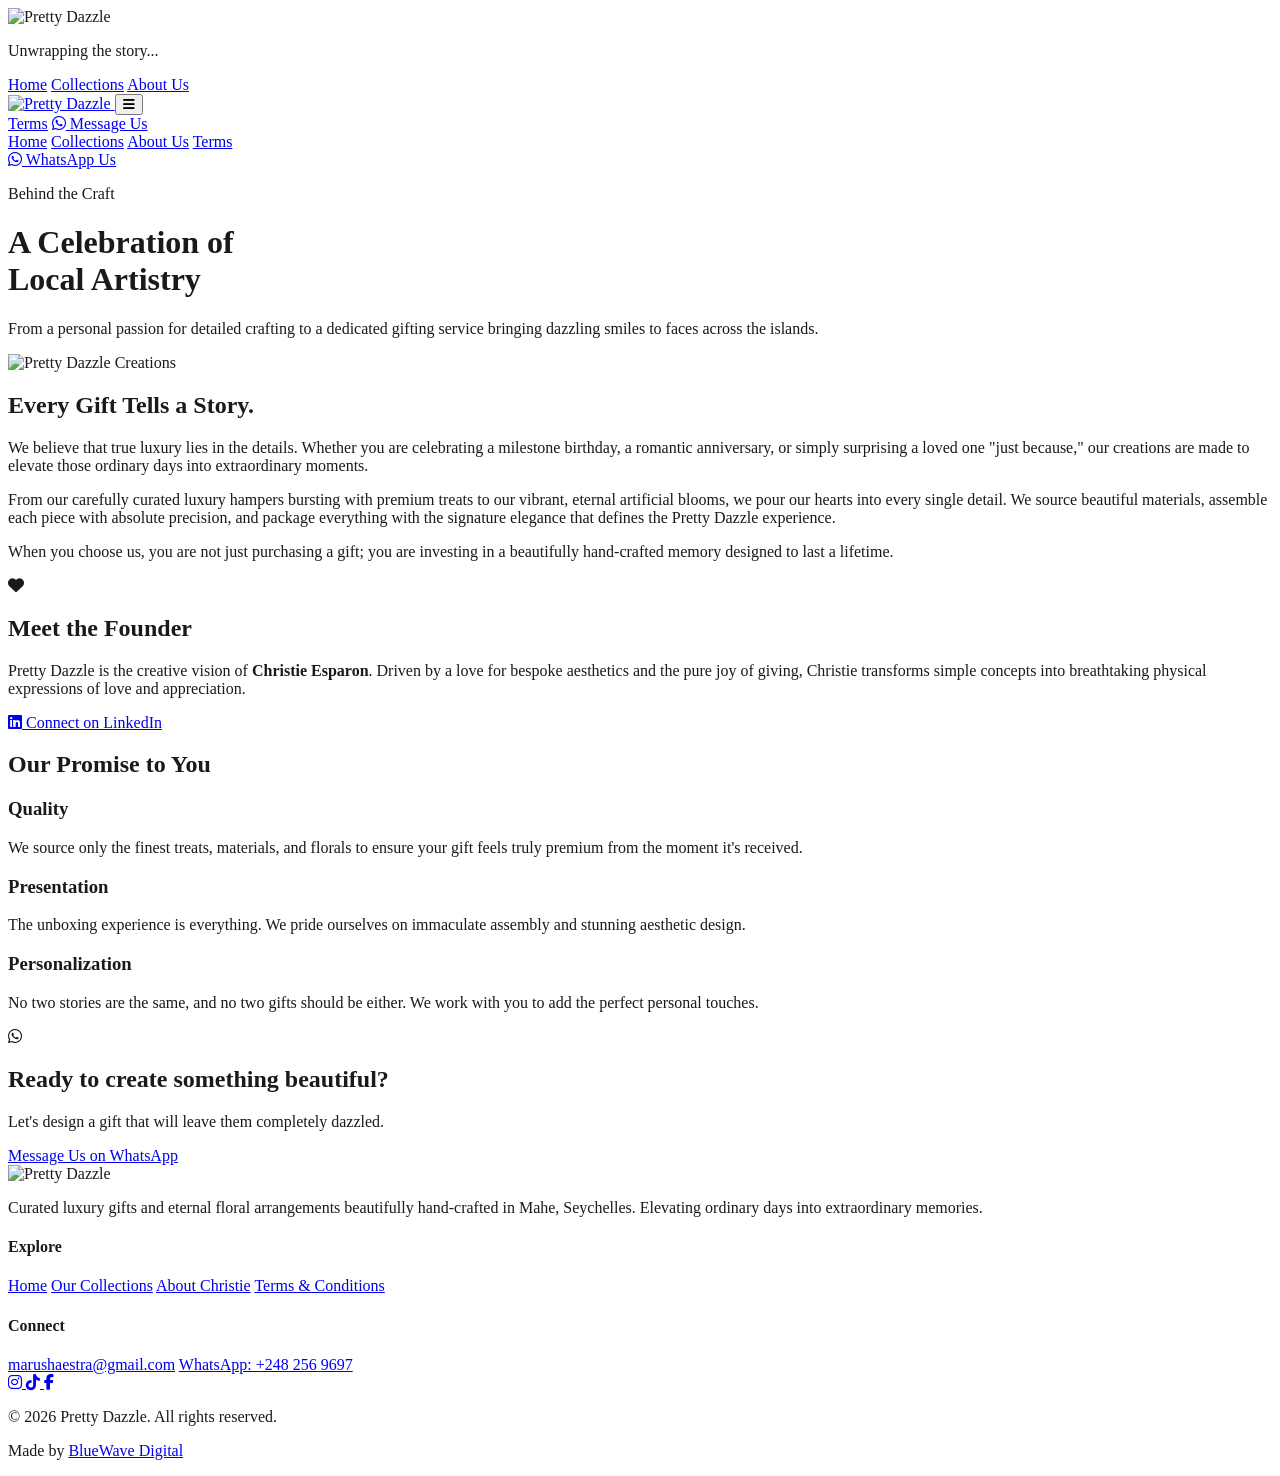
==== commit 76c1c664: "Update index.html" ====
--- a/about/index.html
+++ b/about/index.html
@@ -1,81 +1,277 @@
 <!DOCTYPE html>
-<html lang="en">
+<html lang="en" class="scroll-smooth">
 <head>
-    <meta charset="UTF-8">
-    <meta name="viewport" content="width=device-width, initial-scale=1.0">
-    <title>About Us | Pretty Dazzle</title>
-    <link rel="preconnect" href="https://fonts.googleapis.com">
-    <link rel="preconnect" href="https://fonts.gstatic.com" crossorigin>
-    <link href="https://fonts.googleapis.com/css2?family=Dancing+Script:wght@700&family=Inter:wght@400;500;600&family=Playfair+Display:ital,wght@0,600;1,600&display=swap" rel="stylesheet">
-    <link rel="stylesheet" href="https://cdnjs.cloudflare.com/ajax/libs/font-awesome/6.5.1/css/all.min.css">
-    <link rel="stylesheet" href="../style.css">
+  <meta charset="UTF-8">
+  <meta name="viewport" content="width=device-width, initial-scale=1.0">
+  <title>About Us | Pretty Dazzle</title>
+  
+  <link rel="icon" href="https://i.ibb.co/YMFRf1x/Chat-GPT-Image-Apr-29-2026-06-12-57-PM.png" />
+  
+  <script src="https://cdn.tailwindcss.com"></script>
+  <link rel="stylesheet" href="https://cdnjs.cloudflare.com/ajax/libs/font-awesome/6.5.1/css/all.min.css">
+  <link href="https://unpkg.com/aos@2.3.1/dist/aos.css" rel="stylesheet">
+  
+  <link rel="preconnect" href="https://fonts.googleapis.com">
+  <link rel="preconnect" href="https://fonts.gstatic.com" crossorigin>
+  <link href="https://fonts.googleapis.com/css2?family=Playfair+Display:ital,wght@0,400;0,500;0,600;0,700;1,400;1,500&family=Plus+Jakarta+Sans:wght@300;400;500;600&display=swap" rel="stylesheet">
+
+  <script>
+    tailwind.config = {
+      theme: {
+        extend: {
+          fontFamily: { 
+            sans: ['Plus Jakarta Sans', 'sans-serif'],
+            serif: ['Playfair Display', 'serif'],
+          },
+          colors: {
+            pd: {
+              blush: '#fff1f2',   /* Soft pink background */
+              rose: '#e11d48',    /* Vibrant pink/rose for buttons */
+              roseDark: '#be123c',
+              dark: '#1c1917',    /* Soft black for elegant text */
+              lines: '#fce7f3'    /* Very soft pink border lines */
+            }
+          }
+        }
+      }
+    }
+  </script>
+
+  <style>
+    body { background-color: #ffffff; color: #1c1917; }
+    body.loading { overflow: hidden; height: 100vh; }
+    
+    /* Loading Screen */
+    #loading-screen { transition: opacity 0.8s ease-out, visibility 0.8s; }
+    .pulse-logo { animation: pulse 2s cubic-bezier(0.4, 0, 0.6, 1) infinite; }
+    @keyframes pulse { 0%, 100% { opacity: 1; transform: scale(1); } 50% { opacity: 0.5; transform: scale(0.95); } }
+
+    /* Custom Scrollbar */
+    ::-webkit-scrollbar { width: 8px; }
+    ::-webkit-scrollbar-track { background: #fff1f2; }
+    ::-webkit-scrollbar-thumb { background: #fda4af; border-radius: 4px; }
+    ::-webkit-scrollbar-thumb:hover { background: #e11d48; }
+
+    /* Nav Hover Links */
+    .nav-link { position: relative; }
+    .nav-link::after {
+      content: ''; position: absolute; width: 100%; transform: scaleX(0); height: 2px;
+      bottom: -4px; left: 0; background-color: #e11d48; transform-origin: bottom right; transition: transform 0.3s ease-out;
+    }
+    .nav-link:hover::after { transform: scaleX(1); transform-origin: bottom left; }
+  </style>
 </head>
-<body>
-
-    <nav class="navbar">
-        <a href="../" class="logo">Pretty Dazzle</a>
-        <div class="hamburger" id="hamburger">
-            <span></span>
-            <span></span>
-            <span></span>
-        </div>
-        <div class="nav-links">
-            <a href="../">Home</a>
-            <a href="../collections/">Collections</a>
-            <a href="#" class="active">About</a>
-            <a href="../terms/">T&Cs</a>
-        </div>
-    </nav>
-
-    <header class="page-header" style="background-color: var(--pink-light);">
-        <h1>Our <span class="cursive" style="color: var(--pink-primary);">Story</span></h1>
-        <p>Crafting joy and unforgettable memories in Seychelles.</p>
+<body class="font-sans flex flex-col min-h-screen loading">
+
+  <div id="loading-screen" class="fixed inset-0 z-[9999] flex flex-col items-center justify-center bg-pd-blush">
+    <img src="https://i.ibb.co/YMFRf1x/Chat-GPT-Image-Apr-29-2026-06-12-57-PM.png" alt="Pretty Dazzle" class="h-24 md:h-32 pulse-logo mb-6 object-contain">
+    <p class="font-serif italic text-pd-rose text-lg tracking-widest">Unwrapping the story...</p>
+  </div>
+
+  <nav class="bg-white/95 backdrop-blur-md py-4 px-6 md:px-12 flex justify-between items-center shadow-sm sticky top-0 z-50">
+    <div class="hidden md:flex space-x-8 text-sm font-medium text-gray-600 flex-1">
+      <a href="/" class="nav-link hover:text-pd-rose transition-colors">Home</a>
+      <a href="/collections" class="nav-link hover:text-pd-rose transition-colors">Collections</a>
+      <a href="/about" class="text-pd-rose font-semibold border-b-2 border-pd-rose pb-1">About Us</a>
+    </div>
+
+    <a href="/" class="flex justify-center flex-1">
+      <img src="https://i.ibb.co/YMFRf1x/Chat-GPT-Image-Apr-29-2026-06-12-57-PM.png" alt="Pretty Dazzle" class="h-12 object-contain transition-transform hover:scale-105">
+    </a>
+    
+    <button id="mobile-menu-btn" class="md:hidden text-pd-dark hover:text-pd-rose transition-colors text-2xl flex-1 text-right">
+      <i class="fa-solid fa-bars"></i>
+    </button>
+
+    <div class="hidden md:flex space-x-8 text-sm font-medium text-gray-600 flex-1 justify-end items-center">
+      <a href="/terms" class="nav-link hover:text-pd-rose transition-colors">Terms</a>
+      <a href="https://wa.me/2482569697" target="_blank" class="bg-pd-rose hover:bg-pd-roseDark text-white px-6 py-2.5 rounded-full transition-all shadow-md flex items-center transform hover:-translate-y-0.5">
+        <i class="fa-brands fa-whatsapp text-lg mr-2"></i> Message Us
+      </a>
+    </div>
+  </nav>
+
+  <div id="mobile-menu" class="hidden bg-white border-b border-gray-100 px-6 py-8 flex flex-col space-y-6 text-center text-pd-dark text-lg font-medium md:hidden absolute w-full z-40 shadow-2xl top-[72px]">
+    <a href="/" class="hover:text-pd-rose transition-colors">Home</a>
+    <a href="/collections" class="hover:text-pd-rose transition-colors">Collections</a>
+    <a href="/about" class="text-pd-rose">About Us</a>
+    <a href="/terms" class="hover:text-pd-rose transition-colors">Terms</a>
+    <div class="pt-4">
+      <a href="https://wa.me/2482569697" target="_blank" class="inline-flex bg-pd-rose hover:bg-pd-roseDark text-white px-8 py-3 rounded-full transition-all shadow-md items-center justify-center">
+        <i class="fa-brands fa-whatsapp text-xl mr-2"></i> WhatsApp Us
+      </a>
+    </div>
+  </div>
+
+  <main class="flex-grow w-full flex flex-col items-center">
+    
+    <header class="w-full bg-pd-blush pt-24 pb-20 px-6 text-center border-b border-pd-lines">
+      <div class="max-w-3xl mx-auto" data-aos="fade-up">
+        <p class="text-pd-rose tracking-[0.25em] uppercase text-xs font-bold mb-4">Behind the Craft</p>
+        <h1 class="text-4xl md:text-6xl font-serif font-bold mb-6 text-pd-dark leading-tight">
+          A Celebration of <br><span class="italic text-pd-rose font-light">Local Artistry</span>
+        </h1>
+        <p class="text-lg text-gray-600 font-light max-w-2xl mx-auto leading-relaxed">
+          From a personal passion for detailed crafting to a dedicated gifting service bringing dazzling smiles to faces across the islands.
+        </p>
+      </div>
     </header>
 
-    <section class="page-container" style="max-width: 800px; text-align: center;">
-        <span class="badge">ABOUT US</span>
-        <h2 style="font-family: var(--font-heading); font-size: 2.5rem; margin-bottom: 1rem; color: var(--text-dark);">Welcome to Pretty Dazzle</h2>
-        <p class="lead-text" style="margin-bottom: 2.5rem;">We bring you customised, unique crafting gifts hand-made with ❤️ in Seychelles.</p>
+    <section class="w-full bg-white py-24">
+      <div class="max-w-6xl mx-auto px-6 flex flex-col lg:flex-row items-center gap-16 lg:gap-24">
         
-        <div style="text-align: left; font-size: 1.05rem; color: var(--text-dark);">
-            <p style="margin-bottom: 1.5rem;">Founded by <strong>Christie Esparon</strong>, Pretty Dazzle is a celebration of local artistry and the pure joy of giving. What began as a personal passion for detailed crafting has blossomed into a dedicated gifting service, designed to bring dazzling smiles to faces across the islands.</p>
-            
-            <p style="margin-bottom: 1.5rem;">We believe that every gift should tell a unique, personal story. Whether you are celebrating a milestone birthday, a romantic anniversary, or simply surprising a loved one "just because," our creations are made to elevate those ordinary days into extraordinary moments. From our carefully curated luxury hampers bursting with treats to our vibrant, eternal artificial blooms, we pour our hearts into every single detail.</p>
-            
-            <p style="margin-bottom: 2rem;">Quality and presentation are at the core of what we do. We source beautiful materials, assemble each piece with precision, and package everything with the signature elegance that defines the Pretty Dazzle experience. When you choose us, you are not just purchasing a gift; you are investing in a beautifully hand-crafted memory designed to last a lifetime.</p>
-        </div>
-        </div>
-    </section>
-
-    <footer>
-        <div class="footer-content">
-            <p>Pretty Dazzle - Turning moments into memories.</p>
-            <div class="social-links" style="margin: 1.5rem 0; display: flex; justify-content: center; gap: 1.5rem;">
-                <a href="https://www.instagram.com/prettydazzled?utm_source=qr&igsh=MWRlY29wcWdhY3d3eQ==" target="_blank" aria-label="Instagram"><i class="fa-brands fa-instagram"></i></a>
-                <a href="https://www.tiktok.com/@pretty_dazzled?_r=1&_t=ZS-93tGPsqaVnR" target="_blank" aria-label="TikTok"><i class="fa-brands fa-tiktok"></i></a>
-                <a href="https://www.facebook.com/share/1DMy9XTiXC/" target="_blank" aria-label="Facebook"><i class="fa-brands fa-facebook-f"></i></a>
-                <a href="https://wa.me/2482569697" target="_blank" aria-label="WhatsApp"><i class="fa-brands fa-whatsapp"></i></a>
-            </div>
-            <p>&copy; 2026 Pretty Dazzle Seychelles. All Rights Reserved.</p>
-            <div class="group-links">
-                Managed by <a href="https://bluewave-digital.tylernicholasgroup.com" target="_blank">BlueWave Digital</a> | 
-                Member of <a href="https://tylernicholasgroup.com" target="_blank">The Tyler Nicholas Group</a> | 
-                By <a href="https://tyler.tylernicholasgroup.com" target="_blank">Tyler Nicholas</a>
-            </div>
-        </div>
-    </footer>
-
-    <script>
-        document.addEventListener("DOMContentLoaded", function() {
-            const hamburger = document.getElementById('hamburger');
-            const navLinks = document.querySelector('.nav-links');
-            if (hamburger) {
-                hamburger.addEventListener('click', () => {
-                    navLinks.classList.toggle('nav-active');
-                    hamburger.classList.toggle('toggle');
-                });
-            }
-        });
-    </script>
+        <div class="w-full lg:w-1/2 relative" data-aos="fade-right">
+          <div class="absolute inset-0 bg-pd-rose rounded-3xl transform translate-x-4 translate-y-4 opacity-10"></div>
+          <div class="rounded-3xl overflow-hidden aspect-[4/5] relative z-10 shadow-lg">
+            <img src="https://i.ibb.co/bghk81d6/IMG-20260213-WA0057.jpg" alt="Pretty Dazzle Creations" class="w-full h-full object-cover">
+          </div>
+        </div>
+
+        <div class="w-full lg:w-1/2" data-aos="fade-left">
+          <h2 class="text-3xl md:text-4xl font-serif font-bold text-pd-dark mb-8">Every Gift Tells a Story.</h2>
+          
+          <div class="space-y-6 text-gray-600 font-light leading-relaxed text-lg">
+            <p>
+              We believe that true luxury lies in the details. Whether you are celebrating a milestone birthday, a romantic anniversary, or simply surprising a loved one "just because," our creations are made to elevate those ordinary days into extraordinary moments.
+            </p>
+            <p>
+              From our carefully curated luxury hampers bursting with premium treats to our vibrant, eternal artificial blooms, we pour our hearts into every single detail. We source beautiful materials, assemble each piece with absolute precision, and package everything with the signature elegance that defines the Pretty Dazzle experience.
+            </p>
+            <p>
+              When you choose us, you are not just purchasing a gift; you are investing in a beautifully hand-crafted memory designed to last a lifetime.
+            </p>
+          </div>
+        </div>
+
+      </div>
+    </section>
+
+    <section class="w-full bg-pd-blush py-24 border-y border-pd-lines">
+      <div class="max-w-4xl mx-auto px-6 text-center">
+        <div data-aos="zoom-in">
+          <div class="w-24 h-24 mx-auto bg-white rounded-full flex items-center justify-center text-pd-rose text-4xl mb-8 shadow-sm border border-pd-lines">
+            <i class="fa-solid fa-heart"></i>
+          </div>
+          <h2 class="text-3xl md:text-5xl font-serif font-bold text-pd-dark mb-4">Meet the Founder</h2>
+          <p class="text-gray-600 font-light text-lg mb-8 max-w-2xl mx-auto leading-relaxed">
+            Pretty Dazzle is the creative vision of <strong class="font-semibold text-pd-dark">Christie Esparon</strong>. Driven by a love for bespoke aesthetics and the pure joy of giving, Christie transforms simple concepts into breathtaking physical expressions of love and appreciation.
+          </p>
+          
+          <a href="https://www.linkedin.com/in/christy-esparon-375869164" target="_blank" class="inline-flex items-center justify-center bg-white border border-gray-200 text-pd-dark hover:text-white hover:bg-[#0A66C2] hover:border-[#0A66C2] font-semibold py-3 px-8 rounded-full transition-all shadow-sm">
+            <i class="fa-brands fa-linkedin text-xl mr-3"></i> Connect on LinkedIn
+          </a>
+        </div>
+      </div>
+    </section>
+
+    <section class="w-full bg-white py-24">
+      <div class="max-w-6xl mx-auto px-6">
+        <div class="text-center mb-16" data-aos="fade-up">
+          <h2 class="text-3xl md:text-5xl font-serif font-bold text-pd-dark mb-4">Our Promise to You</h2>
+        </div>
+        
+        <div class="grid grid-cols-1 md:grid-cols-3 gap-12 text-center">
+          <div data-aos="fade-up" data-aos-delay="100">
+            <h3 class="text-2xl font-serif font-bold mb-3 text-pd-rose italic">Quality</h3>
+            <p class="text-gray-600 leading-relaxed font-light">We source only the finest treats, materials, and florals to ensure your gift feels truly premium from the moment it's received.</p>
+          </div>
+          <div data-aos="fade-up" data-aos-delay="200">
+            <h3 class="text-2xl font-serif font-bold mb-3 text-pd-rose italic">Presentation</h3>
+            <p class="text-gray-600 leading-relaxed font-light">The unboxing experience is everything. We pride ourselves on immaculate assembly and stunning aesthetic design.</p>
+          </div>
+          <div data-aos="fade-up" data-aos-delay="300">
+            <h3 class="text-2xl font-serif font-bold mb-3 text-pd-rose italic">Personalization</h3>
+            <p class="text-gray-600 leading-relaxed font-light">No two stories are the same, and no two gifts should be either. We work with you to add the perfect personal touches.</p>
+          </div>
+        </div>
+      </div>
+    </section>
+
+    <section class="w-full bg-pd-blush py-24 border-t border-pd-lines text-center">
+      <div class="max-w-3xl mx-auto px-6" data-aos="zoom-in">
+        <i class="fa-brands fa-whatsapp text-4xl text-pd-rose mb-6"></i>
+        <h2 class="font-serif text-3xl md:text-4xl font-bold mb-4 text-pd-dark">
+          Ready to create something beautiful?
+        </h2>
+        <p class="text-gray-600 leading-relaxed mb-8 font-light">
+          Let's design a gift that will leave them completely dazzled.
+        </p>
+        <a href="https://wa.me/2482569697" target="_blank" class="inline-flex bg-pd-rose hover:bg-pd-roseDark text-white font-semibold px-10 py-4 rounded-full transition-all shadow-lg items-center text-lg">
+          Message Us on WhatsApp
+        </a>
+      </div>
+    </section>
+
+  </main>
+
+  <footer class="bg-pd-blush pt-16 pb-10 px-6 md:px-12 mt-auto border-t border-pd-lines">
+    <div class="max-w-6xl mx-auto grid grid-cols-1 md:grid-cols-4 gap-12 mb-16">
+      
+      <div class="md:col-span-2 text-center md:text-left">
+        <img src="https://i.ibb.co/YMFRf1x/Chat-GPT-Image-Apr-29-2026-06-12-57-PM.png" alt="Pretty Dazzle" class="h-16 mx-auto md:mx-0 mb-6 object-contain">
+        <p class="text-gray-600 text-sm font-light leading-relaxed max-w-sm mx-auto md:mx-0">
+          Curated luxury gifts and eternal floral arrangements beautifully hand-crafted in Mahe, Seychelles. Elevating ordinary days into extraordinary memories.
+        </p>
+      </div>
+
+      <div class="text-center md:text-left">
+        <h4 class="font-serif font-bold text-xl mb-4 text-pd-dark">Explore</h4>
+        <div class="flex flex-col space-y-3 font-light text-gray-600">
+          <a href="/" class="hover:text-pd-rose transition-colors">Home</a>
+          <a href="/collections" class="hover:text-pd-rose transition-colors">Our Collections</a>
+          <a href="/about" class="hover:text-pd-rose transition-colors">About Christie</a>
+          <a href="/terms" class="hover:text-pd-rose transition-colors">Terms & Conditions</a>
+        </div>
+      </div>
+
+      <div class="text-center md:text-left">
+        <h4 class="font-serif font-bold text-xl mb-4 text-pd-dark">Connect</h4>
+        <div class="flex flex-col space-y-3 font-light text-gray-600 mb-6">
+          <a href="mailto:marushaestra@gmail.com" class="hover:text-pd-rose transition-colors">marushaestra@gmail.com</a>
+          <a href="https://wa.me/2482569697" target="_blank" class="hover:text-pd-rose transition-colors">WhatsApp: +248 256 9697</a>
+        </div>
+        
+        <div class="flex justify-center md:justify-start space-x-4">
+          <a href="https://www.instagram.com/prettydazzled?utm_source=qr&igsh=MWRlY29wcWdhY3d3eQ==" target="_blank" class="w-10 h-10 rounded-full bg-white border border-pd-lines flex items-center justify-center text-pd-rose hover:bg-pd-rose hover:text-white hover:scale-110 transition-all shadow-sm">
+            <i class="fa-brands fa-instagram text-lg"></i>
+          </a>
+          <a href="https://www.tiktok.com/@pretty_dazzled?_r=1&_t=ZS-93tGPsqaVnR" target="_blank" class="w-10 h-10 rounded-full bg-white border border-pd-lines flex items-center justify-center text-pd-rose hover:bg-black hover:text-white hover:border-black hover:scale-110 transition-all shadow-sm">
+            <i class="fa-brands fa-tiktok text-lg"></i>
+          </a>
+          <a href="https://www.facebook.com/share/1DMy9XTiXC/" target="_blank" class="w-10 h-10 rounded-full bg-white border border-pd-lines flex items-center justify-center text-pd-rose hover:bg-[#1877F2] hover:text-white hover:border-[#1877F2] hover:scale-110 transition-all shadow-sm">
+            <i class="fa-brands fa-facebook-f text-lg"></i>
+          </a>
+        </div>
+      </div>
+
+    </div>
+    
+    <div class="max-w-6xl mx-auto border-t border-pd-lines pt-8 flex flex-col md:flex-row justify-between items-center text-xs text-gray-500 font-light">
+      <p>&copy; <span id="current-year"></span> Pretty Dazzle. All rights reserved.</p>
+      <p class="mt-4 md:mt-0">
+        Made by <a href="https://bluewave-digital.tylernicholasgroup.com/" target="_blank" class="font-semibold text-gray-700 hover:text-pd-rose transition-colors">BlueWave Digital</a>
+      </p>
+    </div>
+  </footer>
+
+  <script src="https://unpkg.com/aos@2.3.1/dist/aos.js"></script>
+  <script>
+    // Loading Screen Logic
+    window.addEventListener('load', function() {
+      const loader = document.getElementById('loading-screen');
+      setTimeout(() => {
+        loader.style.opacity = '0';
+        loader.style.visibility = 'hidden';
+        document.body.classList.remove('loading');
+        AOS.init({ duration: 1000, once: true, offset: 40 });
+      }, 800); 
+    });
+
+    document.getElementById('mobile-menu-btn').addEventListener('click', function() {
+      document.getElementById('mobile-menu').classList.toggle('hidden');
+    });
+
+    document.getElementById('current-year').innerText = new Date().getFullYear();
+  </script>
 </body>
 </html>
